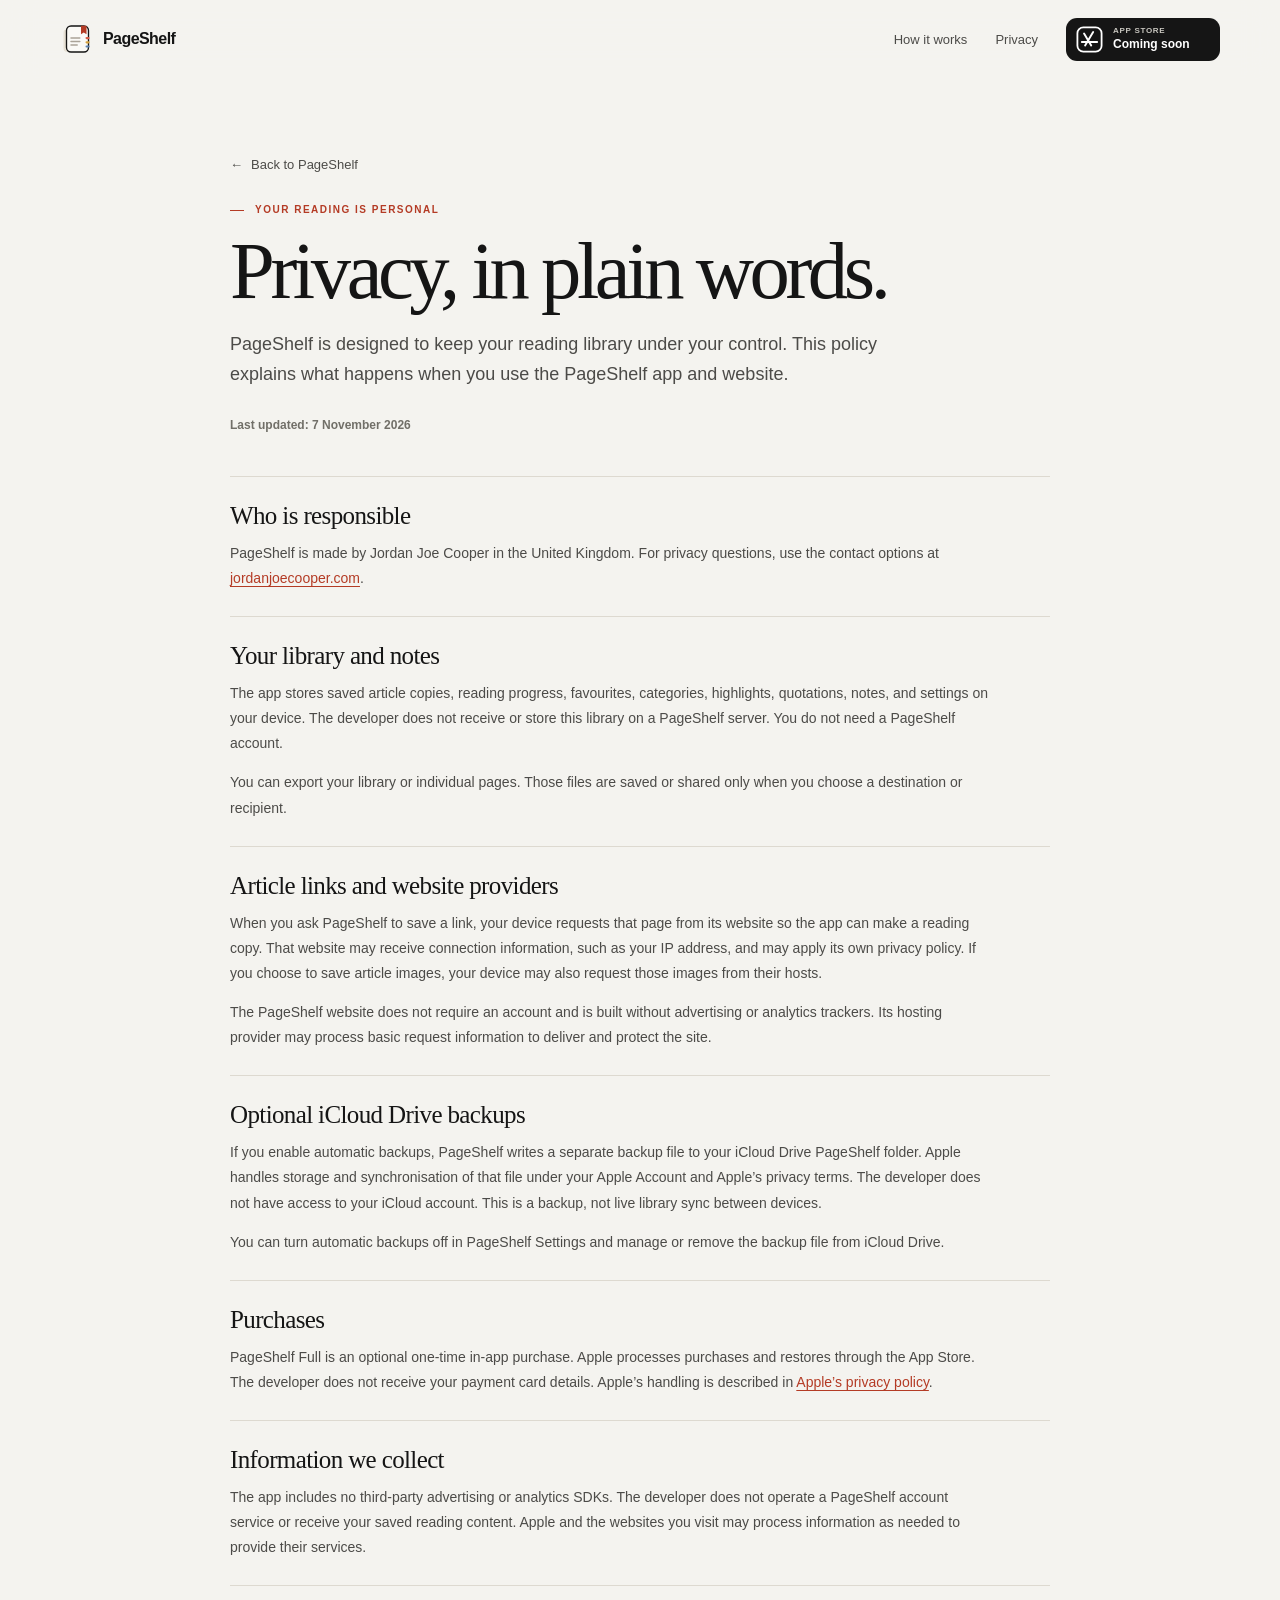
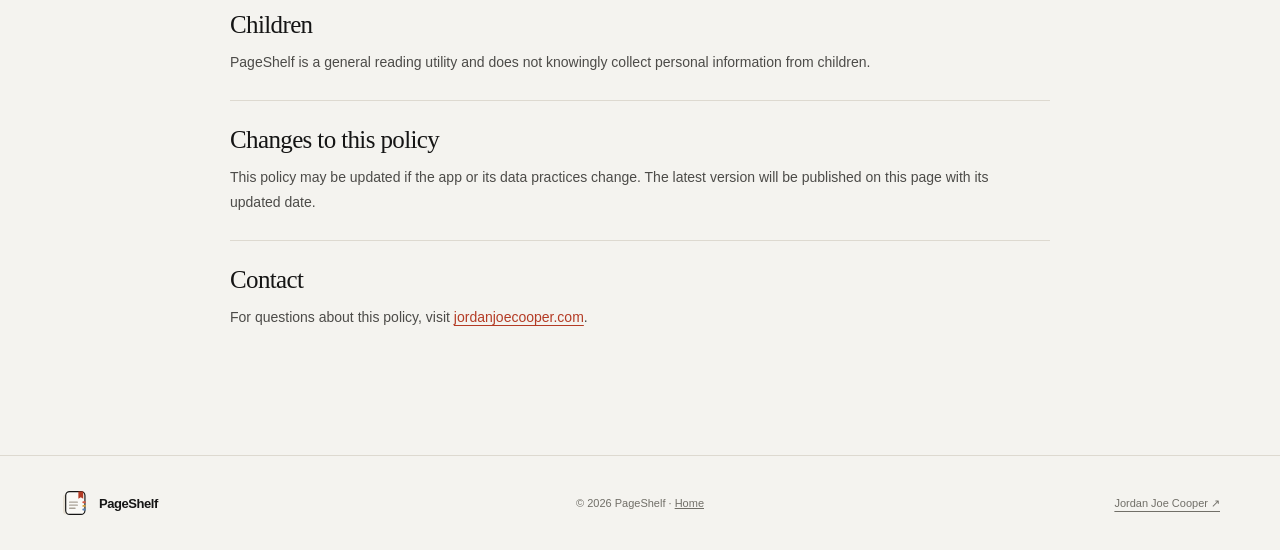
==== privacy.html @ 7067d783 "feat: add PageShelf privacy page and domain" ====
<!doctype html>
<html lang="en-GB">
<head>
  <meta charset="utf-8">
  <meta name="viewport" content="width=device-width, initial-scale=1">
  <meta name="theme-color" content="#f4f3ef">
  <meta name="description" content="How PageShelf handles saved pages, notes, article links, purchases, and optional iCloud Drive backups.">
  <link rel="icon" type="image/svg+xml" href="assets/pageshelf-mark.svg">
  <link rel="stylesheet" href="assets/styles.css">
  <script src="assets/app.js" defer></script>
  <title>Privacy policy — PageShelf</title>
</head>
<body>
  <a class="skip-link" href="#main">Skip to content</a>
  <header class="site-header" data-header>
    <div class="shell nav-wrap">
      <a class="brand" href="./" aria-label="PageShelf home"><img src="assets/pageshelf-mark.svg" alt="" width="32" height="32"><span>PageShelf</span></a>
      <button class="menu-button" type="button" aria-expanded="false" aria-controls="site-nav" data-menu-button>
        <span class="sr-only">Open navigation</span><span aria-hidden="true"></span><span aria-hidden="true"></span>
      </button>
      <nav class="site-nav" id="site-nav" aria-label="Main navigation" data-nav>
        <a href="./#how-it-works">How it works</a>
        <a href="./#privacy">Privacy</a>
        <span class="store-status" aria-label="Coming soon to the Apple App Store">
          <svg class="app-store-icon" viewBox="0 0 24 24" aria-hidden="true"><rect x="1.25" y="1.25" width="21.5" height="21.5" rx="5.25"></rect><path d="M8.1 17.25 15.25 5.3M7.15 6.7l6.35 10.6M5.2 14.25h13.6"></path></svg>
          <span><small>App Store</small>Coming soon</span>
        </span>
      </nav>
    </div>
  </header>

  <main class="policy-main shell" id="main">
    <a class="text-link" href="./"><span aria-hidden="true">←</span> Back to PageShelf</a>
    <p class="eyebrow">Your reading is personal</p>
    <h1>Privacy, in plain words.</h1>
    <p class="policy-lede">PageShelf is designed to keep your reading library under your control. This policy explains what happens when you use the PageShelf app and website.</p>
    <p class="policy-date"><strong>Last updated: 7 November 2026</strong></p>

    <section>
      <h2>Who is responsible</h2>
      <p>PageShelf is made by Jordan Joe Cooper in the United Kingdom. For privacy questions, use the contact options at <a href="https://jordanjoecooper.com">jordanjoecooper.com</a>.</p>
    </section>

    <section>
      <h2>Your library and notes</h2>
      <p>The app stores saved article copies, reading progress, favourites, categories, highlights, quotations, notes, and settings on your device. The developer does not receive or store this library on a PageShelf server. You do not need a PageShelf account.</p>
      <p>You can export your library or individual pages. Those files are saved or shared only when you choose a destination or recipient.</p>
    </section>

    <section>
      <h2>Article links and website providers</h2>
      <p>When you ask PageShelf to save a link, your device requests that page from its website so the app can make a reading copy. That website may receive connection information, such as your IP address, and may apply its own privacy policy. If you choose to save article images, your device may also request those images from their hosts.</p>
      <p>The PageShelf website does not require an account and is built without advertising or analytics trackers. Its hosting provider may process basic request information to deliver and protect the site.</p>
    </section>

    <section>
      <h2>Optional iCloud Drive backups</h2>
      <p>If you enable automatic backups, PageShelf writes a separate backup file to your iCloud Drive PageShelf folder. Apple handles storage and synchronisation of that file under your Apple Account and Apple’s privacy terms. The developer does not have access to your iCloud account. This is a backup, not live library sync between devices.</p>
      <p>You can turn automatic backups off in PageShelf Settings and manage or remove the backup file from iCloud Drive.</p>
    </section>

    <section>
      <h2>Purchases</h2>
      <p>PageShelf Full is an optional one-time in-app purchase. Apple processes purchases and restores through the App Store. The developer does not receive your payment card details. Apple’s handling is described in <a href="https://www.apple.com/legal/privacy/">Apple’s privacy policy</a>.</p>
    </section>

    <section>
      <h2>Information we collect</h2>
      <p>The app includes no third-party advertising or analytics SDKs. The developer does not operate a PageShelf account service or receive your saved reading content. Apple and the websites you visit may process information as needed to provide their services.</p>
    </section>

    <section>
      <h2>Children</h2>
      <p>PageShelf is a general reading utility and does not knowingly collect personal information from children.</p>
    </section>

    <section>
      <h2>Changes to this policy</h2>
      <p>This policy may be updated if the app or its data practices change. The latest version will be published on this page with its updated date.</p>
    </section>

    <section>
      <h2>Contact</h2>
      <p>For questions about this policy, visit <a href="https://jordanjoecooper.com">jordanjoecooper.com</a>.</p>
    </section>
  </main>

  <footer class="site-footer">
    <div class="shell footer-wrap">
      <a class="brand footer-brand" href="./"><img src="assets/pageshelf-mark.svg" alt="" width="28" height="28"><span>PageShelf</span></a>
      <p>© <span data-year>2026</span> PageShelf · <a href="./">Home</a></p>
      <a href="https://jordanjoecooper.com">Jordan Joe Cooper <span aria-hidden="true">↗</span></a>
    </div>
  </footer>
</body>
</html>
---- assets/styles.css ----
:root {
  --paper: #f4f3ef;
  --surface: #faf9f6;
  --ink: #151515;
  --soft-ink: #4c4b48;
  --muted: #716f68;
  --line: #ddd9d0;
  --accent: #b43b25;
  --accent-soft: #f0dcd6;
  --gold: #d5a13d;
  --blue: #5b82b2;
  --serif: Iowan Old Style, Baskerville, "Times New Roman", serif;
  --sans: -apple-system, BlinkMacSystemFont, "SF Pro Text", "Helvetica Neue", Arial, sans-serif;
  color-scheme: light;
}

* { box-sizing: border-box; }
html { scroll-behavior: smooth; }
body { margin: 0; overflow-x: clip; color: var(--ink); background: var(--paper); font-family: var(--sans); -webkit-font-smoothing: antialiased; }
img, svg { display: block; }
a { color: inherit; }
button, input { font: inherit; }
.shell { width: min(1160px, calc(100% - 48px)); margin-inline: auto; }
.sr-only { position: absolute; width: 1px; height: 1px; padding: 0; margin: -1px; overflow: hidden; clip: rect(0, 0, 0, 0); white-space: nowrap; border: 0; }
.skip-link { position: fixed; z-index: 100; top: 10px; left: 10px; padding: 10px 14px; color: white; background: var(--ink); transform: translateY(-150%); }
.skip-link:focus { transform: translateY(0); }
:focus-visible { outline: 2px solid var(--accent); outline-offset: 4px; }

.site-header { position: sticky; z-index: 30; top: 0; border-bottom: 1px solid transparent; background: rgb(244 243 239 / 88%); backdrop-filter: blur(16px); transition: border-color .2s ease, box-shadow .2s ease; }
.site-header.scrolled { border-color: var(--line); box-shadow: 0 8px 30px rgb(32 30 26 / 5%); }
.nav-wrap { min-height: 78px; display: flex; align-items: center; justify-content: space-between; gap: 28px; }
.brand { display: inline-flex; align-items: center; gap: 11px; font-size: 16px; font-weight: 670; letter-spacing: -.035em; text-decoration: none; }
.site-nav { display: flex; align-items: center; gap: 28px; }
.site-nav > a { color: var(--soft-ink); font-size: 13px; text-decoration: none; }
.site-nav > a:hover { color: var(--accent); }
.store-status { min-width: 154px; display: inline-flex; align-items: center; gap: 10px; padding: 8px 13px 8px 10px; border-radius: 11px; color: white; background: var(--ink); }
.store-status .app-store-icon { width: 27px; height: 27px; }
.store-status span { font-size: 12px; font-weight: 650; line-height: 1.12; }
.store-status small { display: block; margin-bottom: 2px; color: #c9c7c0; font-size: 8px; font-weight: 600; letter-spacing: .09em; text-transform: uppercase; }
.menu-button { display: none; width: 42px; height: 42px; padding: 0; border: 1px solid var(--line); border-radius: 50%; background: var(--surface); }
.menu-button span:not(.sr-only) { width: 16px; height: 1px; display: block; margin: 5px auto; background: var(--ink); transition: transform .2s ease; }

.hero { min-height: calc(100vh - 79px); display: grid; grid-template-columns: minmax(0, .95fr) minmax(430px, 1.05fr); gap: clamp(36px, 7vw, 100px); align-items: center; padding-block: 82px 92px; }
.eyebrow { position: relative; margin: 0 0 23px; padding-left: 25px; color: var(--accent); font-size: 10px; font-weight: 720; letter-spacing: .15em; text-transform: uppercase; }
.eyebrow::before { content: ""; position: absolute; left: 0; top: .55em; width: 14px; height: 1px; background: currentColor; }
h1, h2, h3, p { margin-top: 0; }
h1 { max-width: 700px; margin-bottom: 25px; font: 500 clamp(54px, 6.3vw, 88px)/.94 var(--serif); letter-spacing: -.055em; }
h1 em { color: var(--accent); font-weight: inherit; }
.lede { max-width: 570px; margin-bottom: 32px; color: var(--soft-ink); font-size: clamp(17px, 1.7vw, 20px); line-height: 1.65; }
.hero-actions { display: flex; align-items: center; gap: 26px; flex-wrap: wrap; }
.store-badge { display: inline-flex; align-items: center; gap: 12px; min-width: 190px; padding: 11px 17px 11px 12px; border: 1px solid var(--ink); border-radius: 13px; }
.store-badge .app-store-icon { width: 34px; height: 34px; }
.store-badge > span { font-size: 18px; font-weight: 650; line-height: 1.05; }
.store-badge small { display: block; margin-bottom: 3px; color: var(--muted); font-size: 8px; font-weight: 650; letter-spacing: .12em; text-transform: uppercase; }
.app-store-icon rect { fill: none; stroke: currentColor; stroke-width: 1.6; }
.app-store-icon path { fill: none; stroke: currentColor; stroke-width: 1.7; stroke-linecap: round; stroke-linejoin: round; }
.text-link { display: inline-flex; gap: 8px; color: var(--soft-ink); font-size: 13px; text-underline-offset: 5px; }
.text-link:hover { color: var(--accent); }
.availability { margin: 20px 0 0; color: var(--muted); font-size: 11px; letter-spacing: .025em; }

.hero-art { min-height: 540px; position: relative; display: grid; place-items: center; isolation: isolate; }
.halo { position: absolute; z-index: -3; width: 95%; height: 88%; border-radius: 46% 54% 53% 47% / 57% 42% 58% 43%; background: #e8e2d7; transform: rotate(-3deg); }
.page, .reading-card { position: absolute; width: min(360px, 76%); height: 445px; border: 1px solid #ded8cc; border-radius: 24px; background: var(--surface); box-shadow: 0 26px 65px rgb(43 39 31 / 12%), 0 4px 12px rgb(43 39 31 / 5%); }
.page-back-one { background: #ebe5da; transform: translate(-49px, 22px) rotate(-10deg); }
.page-back-two { background: #f0ece3; transform: translate(44px, 13px) rotate(8deg); }
.reading-card { padding: 28px; transform: rotate(-1deg); }
.card-meta { display: flex; align-items: center; justify-content: space-between; color: var(--muted); font-size: 9px; font-weight: 650; letter-spacing: .12em; text-transform: uppercase; }
.card-image { height: 137px; position: relative; margin: 23px 0 22px; overflow: hidden; border-radius: 13px; background: linear-gradient(155deg, #eadfc8, #d6c5a7); }
.sun { position: absolute; top: 22px; right: 31px; width: 32px; height: 32px; border-radius: 50%; background: #faf1db; }
.hill { position: absolute; width: 130%; height: 75%; left: -16%; bottom: -37%; border-radius: 50% 50% 0 0; background: #bbae91; transform: rotate(-7deg); }
.hill-two { left: 2%; bottom: -52%; background: #8c8a78; transform: rotate(8deg); }
.card-kicker { margin-bottom: 8px; color: var(--accent); font-size: 8px; font-weight: 720; letter-spacing: .13em; text-transform: uppercase; }
.reading-card h2 { max-width: 265px; margin-bottom: 11px; font: 500 27px/1.04 var(--serif); letter-spacing: -.04em; }
.copy-lines { display: grid; gap: 10px; margin-top: 21px; }
.copy-lines span { width: 100%; height: 7px; border-radius: 7px; background: #e5e1d9; }
.copy-lines .highlight { width: 79%; background: #ecd18e; }
.copy-lines .short { width: 60%; }
.bookmark { position: absolute; top: -1px; right: 34px; width: 29px; height: 44px; background: var(--accent); clip-path: polygon(0 0, 100% 0, 100% 100%, 50% 78%, 0 100%); }
.page-tabs { position: absolute; right: -6px; top: 174px; width: 8px; height: 29px; border-radius: 0 4px 4px 0; background: var(--gold); box-shadow: 0 45px 0 var(--blue); }
.floating-note { position: absolute; z-index: 4; right: 0; bottom: 38px; margin: 0; padding: 15px 18px; border: 1px solid #eadcbf; border-radius: 14px; color: #6f6041; background: #fff8df; box-shadow: 0 15px 36px rgb(56 47 30 / 12%); font: 15px/1.4 var(--serif); transform: rotate(3deg); }

.section { padding-block: 112px; border-top: 1px solid var(--line); }
.section-heading { max-width: 650px; margin-bottom: 48px; }
.section h2, .closing h2 { margin-bottom: 18px; font: 500 clamp(40px, 5vw, 62px)/1 var(--serif); letter-spacing: -.045em; }
.section-heading > p:last-child, .detail-copy > p { color: var(--soft-ink); font-size: 16px; line-height: 1.7; }
.steps { list-style: none; display: grid; grid-template-columns: repeat(3, 1fr); gap: 17px; margin: 0; padding: 0; }
.steps li { min-height: 245px; padding: 27px; border: 1px solid var(--line); border-radius: 18px; background: var(--surface); }
.step-number { width: 36px; height: 36px; display: grid; place-items: center; margin-bottom: 32px; border-radius: 50%; color: var(--accent); background: var(--accent-soft); font: 15px var(--serif); }
.steps h3 { margin-bottom: 11px; font: 500 25px var(--serif); letter-spacing: -.025em; }
.steps p { margin: 0; color: var(--soft-ink); font-size: 14px; line-height: 1.65; }

.detail-grid { display: grid; grid-template-columns: .8fr 1.2fr; gap: clamp(48px, 8vw, 110px); align-items: center; }
.detail-copy { max-width: 470px; }
.quiet-list { list-style: none; margin: 32px 0 0; padding: 0; }
.quiet-list li { position: relative; padding: 15px 0 15px 26px; border-top: 1px solid var(--line); color: var(--soft-ink); font-size: 13px; }
.quiet-list li:last-child { border-bottom: 1px solid var(--line); }
.quiet-list li::before { content: ""; position: absolute; left: 2px; top: 20px; width: 7px; height: 7px; border-radius: 50%; background: var(--accent); }
.library-window { overflow: hidden; border: 1px solid #d8d3c9; border-radius: 20px; background: var(--surface); box-shadow: 0 28px 70px rgb(35 32 27 / 10%); }
.window-bar { height: 48px; display: flex; align-items: center; gap: 6px; padding: 0 17px; border-bottom: 1px solid var(--line); background: #efebe3; }
.window-bar > span { width: 8px; height: 8px; border-radius: 50%; background: #c9c3b7; }
.window-bar strong { margin-left: auto; color: var(--muted); font-size: 9px; font-weight: 650; letter-spacing: .1em; text-transform: uppercase; }
.library-content { min-height: 390px; display: grid; grid-template-columns: 105px 1fr; }
.library-content aside { display: grid; align-content: start; gap: 16px; padding: 27px 20px; border-right: 1px solid var(--line); background: #f1eee7; }
.library-content aside span { width: 100%; height: 7px; border-radius: 6px; background: #d6d1c7; }
.library-content aside span:nth-child(2) { width: 76%; }
.library-content aside span:nth-child(3) { width: 88%; }
.library-content aside .active { background: var(--accent); }
.article-list { padding: 18px 25px; }
.article-list article { display: grid; grid-template-columns: 11px 1fr; gap: 16px; padding: 21px 0; border-bottom: 1px solid var(--line); }
.article-list article:last-child { border-bottom: 0; }
.article-mark { width: 5px; height: 100%; min-height: 66px; border-radius: 5px; background: var(--accent); }
.article-mark.gold { background: var(--gold); }
.article-mark.blue { background: var(--blue); }
.article-list small { display: block; margin-bottom: 6px; color: var(--accent); font-size: 8px; font-weight: 700; letter-spacing: .12em; text-transform: uppercase; }
.article-list b { display: block; font: 500 21px var(--serif); letter-spacing: -.025em; }
.article-list p { margin: 7px 0 0; color: var(--muted); font-size: 10px; }

.privacy-section { border-top: 0; padding-top: 0; }
.privacy-panel { display: grid; grid-template-columns: .86fr 1.14fr; gap: 70px; padding: 62px; border-radius: 26px; background: #e7e2d8; }
.privacy-panel h2 { max-width: 430px; }
.privacy-panel > div:first-child > p:last-child { max-width: 450px; color: var(--soft-ink); line-height: 1.7; }
.privacy-points { display: grid; gap: 22px; }
.privacy-points article { display: grid; grid-template-columns: 32px 1fr; gap: 15px; }
.privacy-points article > span { width: 30px; height: 30px; display: grid; place-items: center; border-radius: 50%; color: var(--accent); background: var(--surface); font: 12px var(--serif); }
.privacy-points h3 { margin-bottom: 5px; font: 500 20px var(--serif); }
.privacy-points p { margin: 0; color: var(--soft-ink); font-size: 13px; line-height: 1.55; }

.closing { padding-block: 116px; text-align: center; }
.closing > img { margin: 0 auto 23px; }
.closing .eyebrow { width: max-content; margin-inline: auto; }
.closing h2 { max-width: 760px; margin-inline: auto; }
.closing > p:not(.eyebrow) { max-width: 520px; margin: 0 auto 29px; color: var(--soft-ink); line-height: 1.7; }
.closing .store-badge { text-align: left; }
.store-badge-dark { color: white; background: var(--ink); }
.store-badge-dark small { color: #c8c6c0; }
.site-footer { border-top: 1px solid var(--line); }
.footer-wrap { min-height: 94px; display: grid; grid-template-columns: 1fr auto 1fr; gap: 20px; align-items: center; color: var(--muted); font-size: 11px; }
.footer-wrap p { margin: 0; }
.footer-wrap > a:last-child { justify-self: end; text-underline-offset: 4px; }
.footer-brand { color: var(--ink); font-size: 13px; }

.policy-main { max-width: 820px; padding-block: 76px 100px; }
.policy-main > .text-link { margin-bottom: 32px; text-decoration: none; }
.policy-main > .eyebrow { margin-bottom: 18px; }
.policy-main h1 { margin-bottom: 20px; }
.policy-main .policy-lede { max-width: 700px; color: var(--soft-ink); font-size: 18px; line-height: 1.7; }
.policy-main .policy-date { margin: 28px 0 44px; color: var(--muted); font-size: 12px; }
.policy-main section { padding: 25px 0; border-top: 1px solid var(--line); }
.policy-main section h2 { margin-bottom: 10px; font: 500 25px/1.15 var(--serif); letter-spacing: -.025em; }
.policy-main section p, .policy-main section li { max-width: 760px; color: var(--soft-ink); font-size: 14px; line-height: 1.8; }
.policy-main section p:last-child { margin-bottom: 0; }
.policy-main section ul { padding-left: 21px; }
.policy-main section a { color: var(--accent); text-underline-offset: 3px; }

.reveal { opacity: 1; transform: none; }

@media (max-width: 900px) {
  .hero { grid-template-columns: 1fr; padding-top: 76px; }
  .hero-copy { max-width: 720px; }
  .hero-art { min-height: 540px; }
  .detail-grid { grid-template-columns: 1fr; }
  .detail-copy { max-width: 680px; }
  .privacy-panel { grid-template-columns: 1fr; gap: 35px; }
}

@media (max-width: 700px) {
  .shell { width: min(100% - 32px, 560px); }
  .nav-wrap { min-height: 70px; }
  .menu-button { display: block; }
  .menu-button[aria-expanded="true"] span:nth-of-type(1) { transform: translateY(3px) rotate(45deg); }
  .menu-button[aria-expanded="true"] span:nth-of-type(2) { transform: translateY(-3px) rotate(-45deg); }
  .site-nav { position: absolute; top: calc(100% + 1px); left: 0; right: 0; display: none; align-items: stretch; gap: 0; padding: 12px 16px 18px; border-bottom: 1px solid var(--line); background: var(--paper); box-shadow: 0 18px 35px rgb(32 30 26 / 8%); }
  .site-nav.open { display: grid; }
  .site-nav > a { padding: 14px 4px; border-bottom: 1px solid var(--line); }
  .store-status { margin-top: 14px; }
  .hero { min-height: auto; grid-template-columns: 1fr; gap: 32px; padding-block: 64px 58px; }
  h1 { font-size: clamp(49px, 14vw, 69px); }
  .hero-art { min-height: 440px; margin-inline: -7px; }
  .page, .reading-card { width: min(320px, 76%); height: 395px; }
  .page-back-two { transform: translate(24px, 13px) rotate(8deg); }
  .reading-card { padding: 23px; }
  .card-image { height: 111px; margin-block: 20px 18px; }
  .reading-card h2 { font-size: 24px; }
  .copy-lines { gap: 8px; margin-top: 16px; }
  .floating-note { right: -2px; bottom: 25px; font-size: 13px; }
  .section { padding-block: 78px; }
  .steps { grid-template-columns: 1fr; }
  .steps li { min-height: auto; }
  .step-number { margin-bottom: 21px; }
  .library-content { min-height: 350px; grid-template-columns: 70px 1fr; }
  .library-content aside { padding-inline: 14px; }
  .article-list { padding-inline: 17px; }
  .article-list b { font-size: 18px; }
  .privacy-section { padding-top: 0; }
  .privacy-panel { padding: 37px 25px; border-radius: 20px; }
  .closing { padding-block: 82px; }
  .footer-wrap { grid-template-columns: 1fr; justify-items: start; padding-block: 28px; }
  .footer-wrap > a:last-child { justify-self: start; }
  .policy-main { padding-block: 52px 76px; }
}

@media (prefers-reduced-motion: reduce) {
  html { scroll-behavior: auto; }
  *, *::before, *::after { animation-duration: .01ms !important; transition-duration: .01ms !important; }
  .reveal { opacity: 1; transform: none; }
}
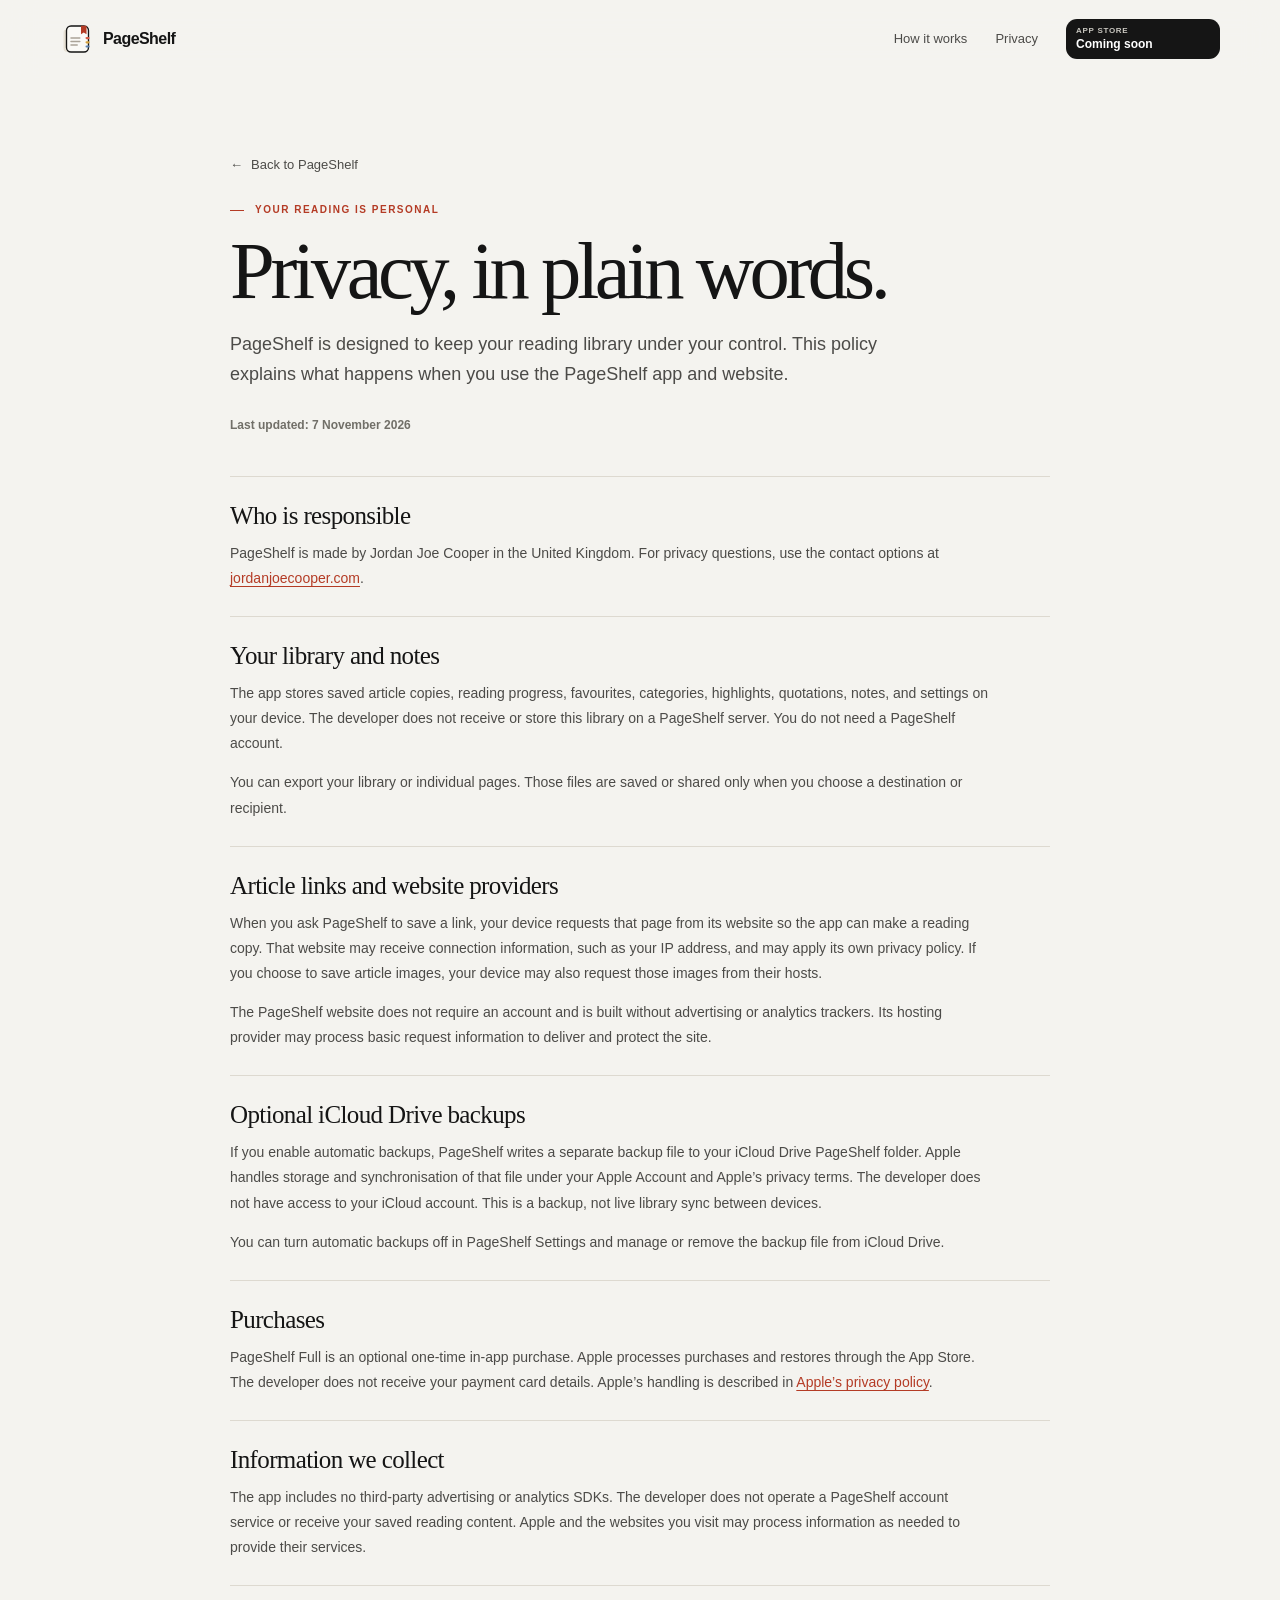
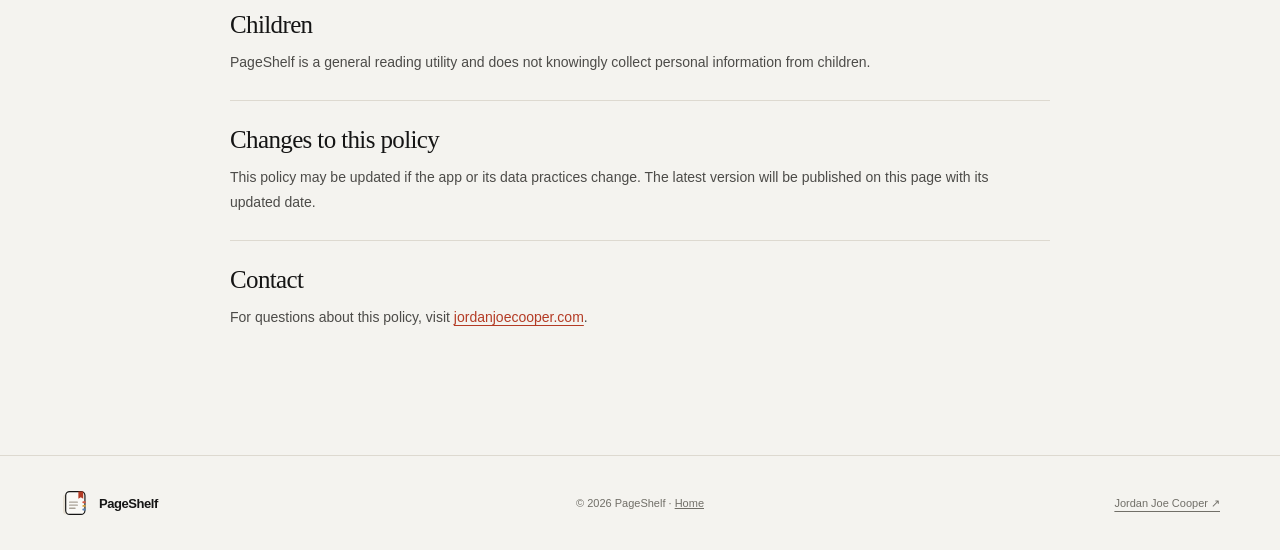
==== commit 384c933e: "Use official App Store preorder badge" ====
--- a/privacy.html
+++ b/privacy.html
@@ -21,10 +21,7 @@
       <nav class="site-nav" id="site-nav" aria-label="Main navigation" data-nav>
         <a href="./#how-it-works">How it works</a>
         <a href="./#privacy">Privacy</a>
-        <span class="store-status" aria-label="Coming soon to the Apple App Store">
-          <svg class="app-store-icon" viewBox="0 0 24 24" aria-hidden="true"><rect x="1.25" y="1.25" width="21.5" height="21.5" rx="5.25"></rect><path d="M8.1 17.25 15.25 5.3M7.15 6.7l6.35 10.6M5.2 14.25h13.6"></path></svg>
-          <span><small>App Store</small>Coming soon</span>
-        </span>
+        <span class="store-status"><span><small>App Store</small>Coming soon</span></span>
       </nav>
     </div>
   </header>
--- a/assets/styles.css
+++ b/assets/styles.css
@@ -34,7 +34,6 @@
 .site-nav > a { color: var(--soft-ink); font-size: 13px; text-decoration: none; }
 .site-nav > a:hover { color: var(--accent); }
 .store-status { min-width: 154px; display: inline-flex; align-items: center; gap: 10px; padding: 8px 13px 8px 10px; border-radius: 11px; color: white; background: var(--ink); }
-.store-status .app-store-icon { width: 27px; height: 27px; }
 .store-status span { font-size: 12px; font-weight: 650; line-height: 1.12; }
 .store-status small { display: block; margin-bottom: 2px; color: #c9c7c0; font-size: 8px; font-weight: 600; letter-spacing: .09em; text-transform: uppercase; }
 .menu-button { display: none; width: 42px; height: 42px; padding: 0; border: 1px solid var(--line); border-radius: 50%; background: var(--surface); }
@@ -48,12 +47,7 @@
 h1 em { color: var(--accent); font-weight: inherit; }
 .lede { max-width: 570px; margin-bottom: 32px; color: var(--soft-ink); font-size: clamp(17px, 1.7vw, 20px); line-height: 1.65; }
 .hero-actions { display: flex; align-items: center; gap: 26px; flex-wrap: wrap; }
-.store-badge { display: inline-flex; align-items: center; gap: 12px; min-width: 190px; padding: 11px 17px 11px 12px; border: 1px solid var(--ink); border-radius: 13px; }
-.store-badge .app-store-icon { width: 34px; height: 34px; }
-.store-badge > span { font-size: 18px; font-weight: 650; line-height: 1.05; }
-.store-badge small { display: block; margin-bottom: 3px; color: var(--muted); font-size: 8px; font-weight: 650; letter-spacing: .12em; text-transform: uppercase; }
-.app-store-icon rect { fill: none; stroke: currentColor; stroke-width: 1.6; }
-.app-store-icon path { fill: none; stroke: currentColor; stroke-width: 1.7; stroke-linecap: round; stroke-linejoin: round; }
+.store-badge { display: block; width: 151px; height: auto; }
 .text-link { display: inline-flex; gap: 8px; color: var(--soft-ink); font-size: 13px; text-underline-offset: 5px; }
 .text-link:hover { color: var(--accent); }
 .availability { margin: 20px 0 0; color: var(--muted); font-size: 11px; letter-spacing: .025em; }
@@ -130,9 +124,6 @@
 .closing .eyebrow { width: max-content; margin-inline: auto; }
 .closing h2 { max-width: 760px; margin-inline: auto; }
 .closing > p:not(.eyebrow) { max-width: 520px; margin: 0 auto 29px; color: var(--soft-ink); line-height: 1.7; }
-.closing .store-badge { text-align: left; }
-.store-badge-dark { color: white; background: var(--ink); }
-.store-badge-dark small { color: #c8c6c0; }
 .site-footer { border-top: 1px solid var(--line); }
 .footer-wrap { min-height: 94px; display: grid; grid-template-columns: 1fr auto 1fr; gap: 20px; align-items: center; color: var(--muted); font-size: 11px; }
 .footer-wrap p { margin: 0; }
